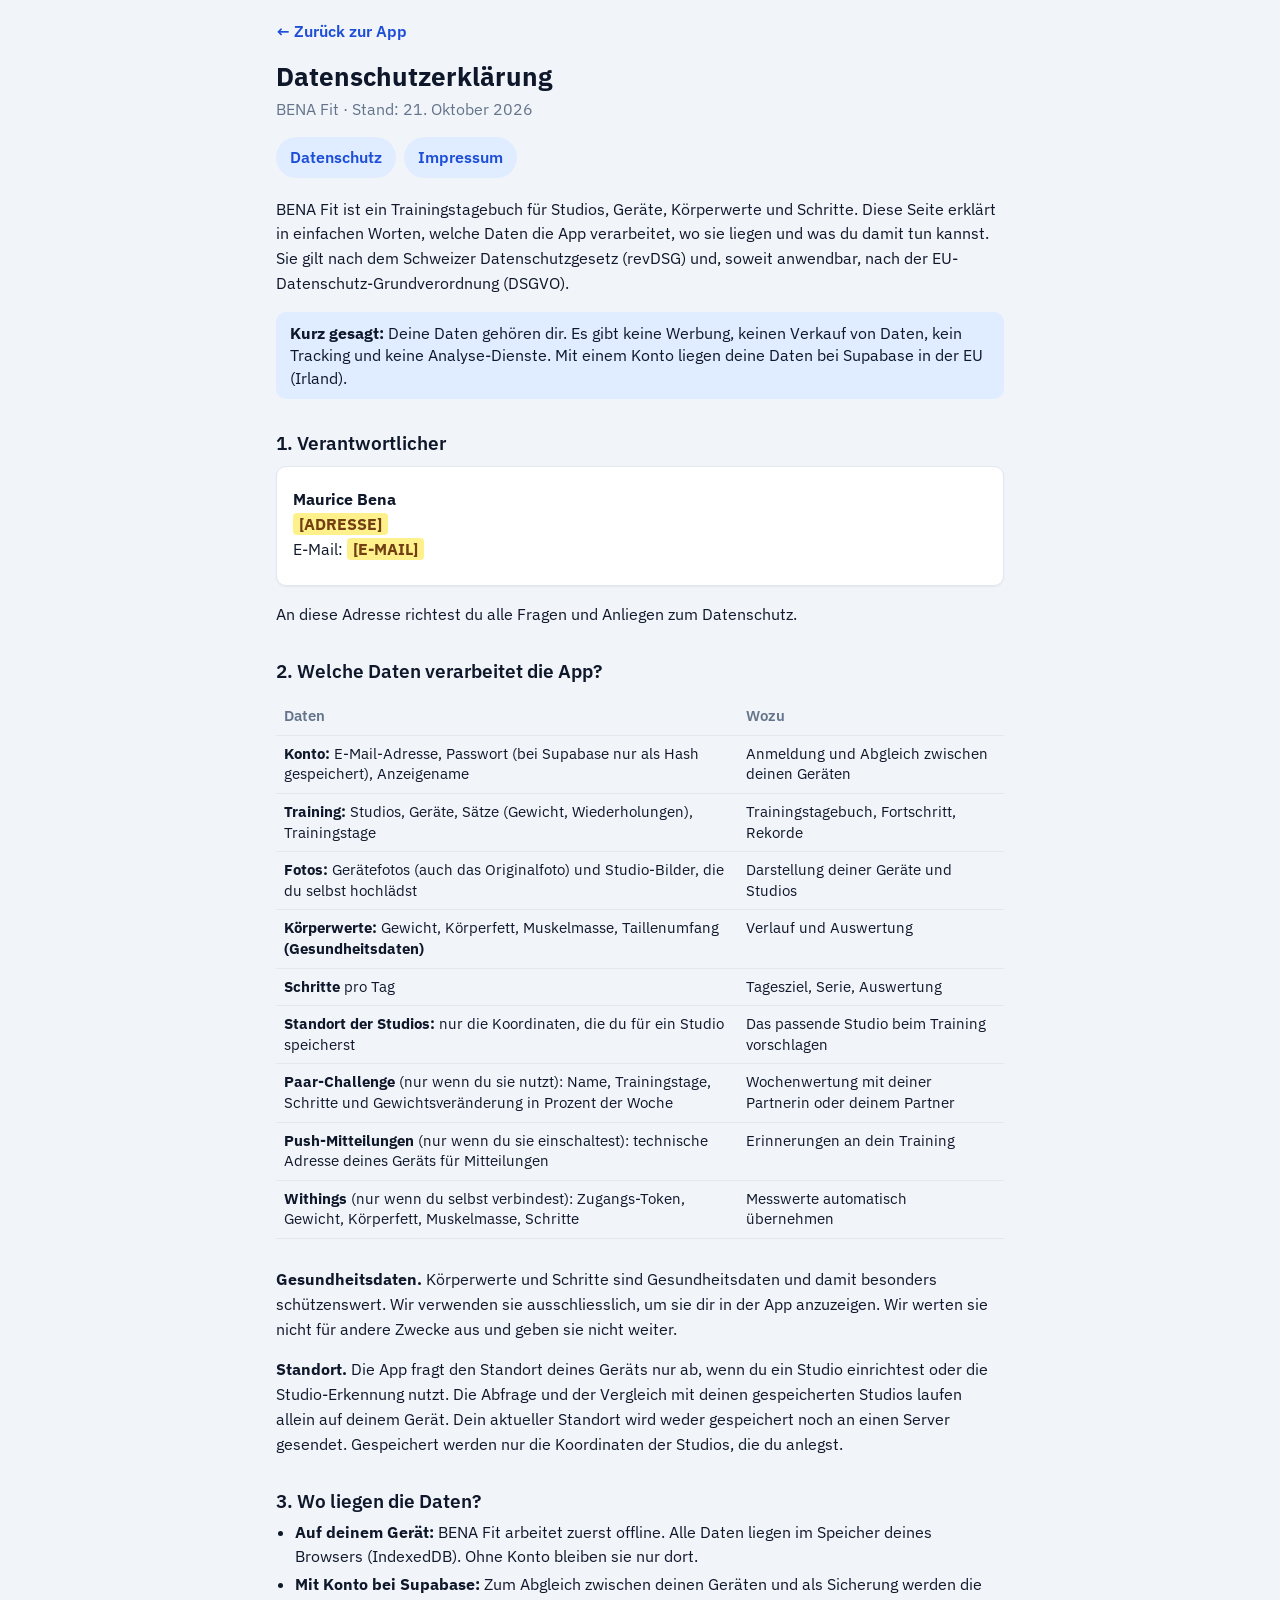
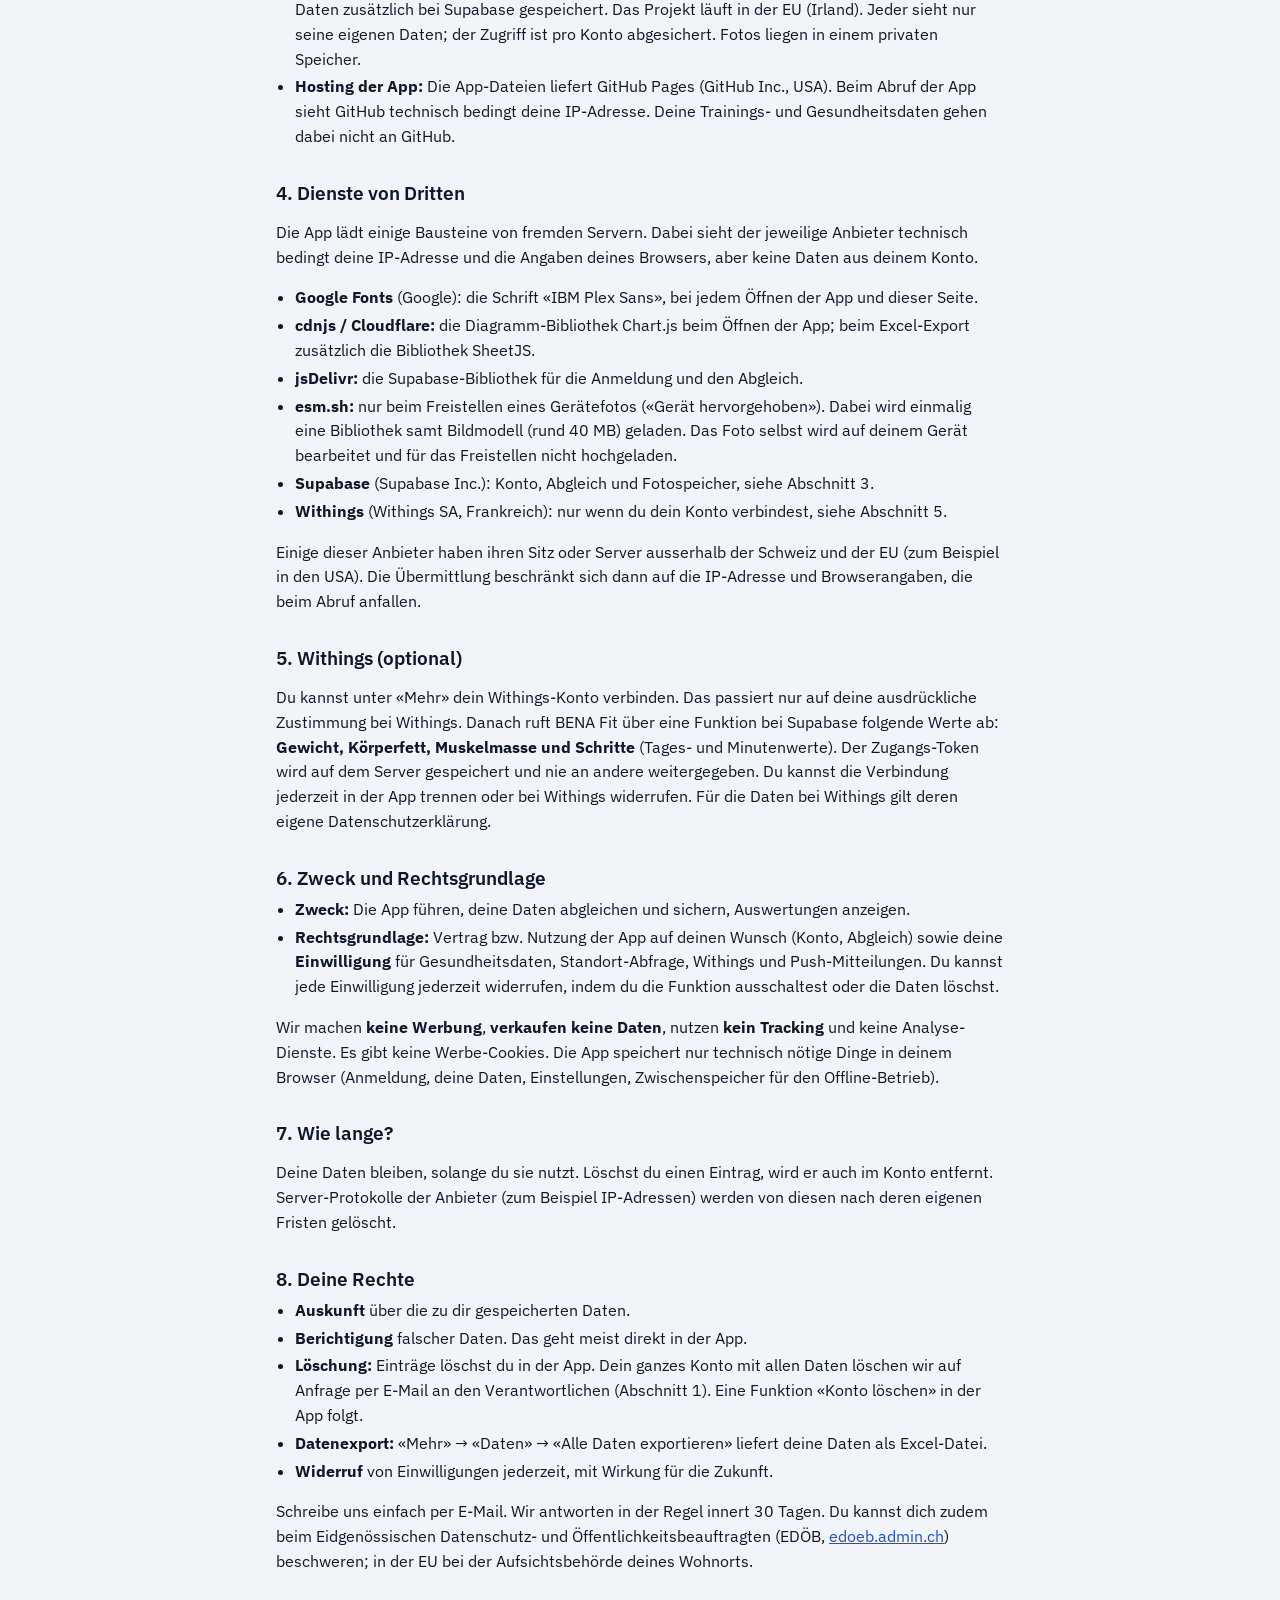
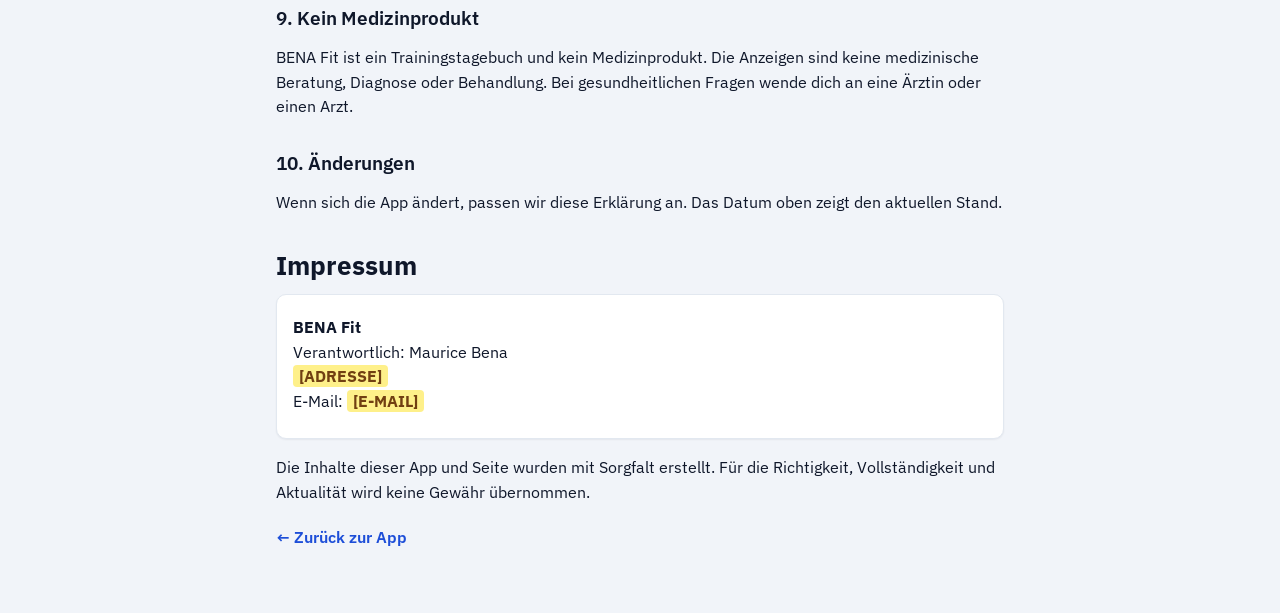
==== datenschutz.html @ acbbaedd "Datenschutzerklärung und Impressum (datenschutz.html, Nr. 27) Co-Authored-By: Claude Sonnet 5.5 <nor" ====
<!doctype html>
<html lang="de">
<head>
  <meta charset="utf-8">
  <meta name="viewport" content="width=device-width, initial-scale=1, viewport-fit=cover">
  <meta name="theme-color" content="#0f172a">
  <meta name="description" content="Datenschutzerklärung und Impressum der Fitness-App BENA Fit">
  <title>Datenschutz und Impressum – BENA Fit</title>
  <link rel="icon" href="icons/favicon.png">
  <link rel="stylesheet" href="https://fonts.googleapis.com/css2?family=IBM+Plex+Sans:wght@400;500;600;700&display=swap">
  <link rel="stylesheet" href="styles.css">
  <style>
    .legal { max-width: 760px; margin: 0 auto; padding: 16px 16px calc(40px + env(safe-area-inset-bottom)); }
    .legal h1 { font-size: 1.6rem; margin: 12px 0 4px; }
    .legal h2 { font-size: 1.2rem; margin: 28px 0 8px; padding-top: 4px; }
    .legal h3 { font-size: 1rem; margin: 18px 0 4px; }
    .legal p, .legal li { line-height: 1.55; }
    .legal ul { padding-left: 1.2em; margin: 6px 0 10px; }
    .legal li { margin: 3px 0; }
    .legal a { color: var(--primary-dark); overflow-wrap: anywhere; }
    .legal .back { display: inline-block; margin: 4px 0 8px; font-weight: 600; text-decoration: none; }
    .legal .stand { color: var(--muted); margin: 0 0 12px; }
    .legal .toc { margin: 12px 0 0; padding: 0; list-style: none; display: flex; gap: 8px; flex-wrap: wrap; }
    .legal .toc a { display: inline-block; padding: 8px 14px; border-radius: 999px; background: var(--primary-soft); text-decoration: none; font-weight: 600; }
    .legal .box { background: var(--surface); border: 1px solid var(--line); border-radius: var(--radius); box-shadow: var(--shadow); padding: 4px 16px 8px; margin: 12px 0; }
    .legal .note { background: var(--accent-soft); border-radius: var(--radius); padding: 10px 14px; margin: 12px 0; }
    .legal .ph { background: #fef08a; color: #713f12; font-weight: 700; padding: 1px 6px; border-radius: 4px; }
    .legal table { width: 100%; border-collapse: collapse; margin: 8px 0 12px; font-size: .92rem; }
    .legal th, .legal td { text-align: left; vertical-align: top; padding: 8px 8px; border-bottom: 1px solid var(--line); }
    .legal th { color: var(--muted); font-weight: 600; }
    .legal .wrap { overflow-x: auto; }
  </style>
</head>
<body>
<main class="legal">
  <a class="back" href="./">← Zurück zur App</a>

  <h1>Datenschutzerklärung</h1>
  <p class="stand">BENA Fit · Stand: 21. Oktober 2026</p>
  <ul class="toc">
    <li><a href="#datenschutz">Datenschutz</a></li>
    <li><a href="#impressum">Impressum</a></li>
  </ul>

  <section id="datenschutz">
    <p>BENA Fit ist ein Trainingstagebuch für Studios, Geräte, Körperwerte und Schritte. Diese Seite erklärt in einfachen Worten, welche Daten die App verarbeitet, wo sie liegen und was du damit tun kannst. Sie gilt nach dem Schweizer Datenschutzgesetz (revDSG) und, soweit anwendbar, nach der EU-Datenschutz-Grundverordnung (DSGVO).</p>

    <div class="note"><b>Kurz gesagt:</b> Deine Daten gehören dir. Es gibt keine Werbung, keinen Verkauf von Daten, kein Tracking und keine Analyse-Dienste. Mit einem Konto liegen deine Daten bei Supabase in der EU (Irland).</div>

    <h2>1. Verantwortlicher</h2>
    <div class="box">
      <p><b>Maurice Bena</b><br>
      <span class="ph">[ADRESSE]</span><br>
      E-Mail: <span class="ph">[E-MAIL]</span></p>
    </div>
    <p>An diese Adresse richtest du alle Fragen und Anliegen zum Datenschutz.</p>

    <h2>2. Welche Daten verarbeitet die App?</h2>
    <div class="wrap">
    <table>
      <thead><tr><th>Daten</th><th>Wozu</th></tr></thead>
      <tbody>
        <tr><td><b>Konto:</b> E-Mail-Adresse, Passwort (bei Supabase nur als Hash gespeichert), Anzeigename</td><td>Anmeldung und Abgleich zwischen deinen Geräten</td></tr>
        <tr><td><b>Training:</b> Studios, Geräte, Sätze (Gewicht, Wiederholungen), Trainingstage</td><td>Trainingstagebuch, Fortschritt, Rekorde</td></tr>
        <tr><td><b>Fotos:</b> Gerätefotos (auch das Originalfoto) und Studio-Bilder, die du selbst hochlädst</td><td>Darstellung deiner Geräte und Studios</td></tr>
        <tr><td><b>Körperwerte:</b> Gewicht, Körperfett, Muskelmasse, Taillenumfang <b>(Gesundheitsdaten)</b></td><td>Verlauf und Auswertung</td></tr>
        <tr><td><b>Schritte</b> pro Tag</td><td>Tagesziel, Serie, Auswertung</td></tr>
        <tr><td><b>Standort der Studios:</b> nur die Koordinaten, die du für ein Studio speicherst</td><td>Das passende Studio beim Training vorschlagen</td></tr>
        <tr><td><b>Paar-Challenge</b> (nur wenn du sie nutzt): Name, Trainingstage, Schritte und Gewichtsveränderung in Prozent der Woche</td><td>Wochenwertung mit deiner Partnerin oder deinem Partner</td></tr>
        <tr><td><b>Push-Mitteilungen</b> (nur wenn du sie einschaltest): technische Adresse deines Geräts für Mitteilungen</td><td>Erinnerungen an dein Training</td></tr>
        <tr><td><b>Withings</b> (nur wenn du selbst verbindest): Zugangs-Token, Gewicht, Körperfett, Muskelmasse, Schritte</td><td>Messwerte automatisch übernehmen</td></tr>
      </tbody>
    </table>
    </div>
    <p><b>Gesundheitsdaten.</b> Körperwerte und Schritte sind Gesundheitsdaten und damit besonders schützenswert. Wir verwenden sie ausschliesslich, um sie dir in der App anzuzeigen. Wir werten sie nicht für andere Zwecke aus und geben sie nicht weiter.</p>
    <p><b>Standort.</b> Die App fragt den Standort deines Geräts nur ab, wenn du ein Studio einrichtest oder die Studio-Erkennung nutzt. Die Abfrage und der Vergleich mit deinen gespeicherten Studios laufen allein auf deinem Gerät. Dein aktueller Standort wird weder gespeichert noch an einen Server gesendet. Gespeichert werden nur die Koordinaten der Studios, die du anlegst.</p>

    <h2>3. Wo liegen die Daten?</h2>
    <ul>
      <li><b>Auf deinem Gerät:</b> BENA Fit arbeitet zuerst offline. Alle Daten liegen im Speicher deines Browsers (IndexedDB). Ohne Konto bleiben sie nur dort.</li>
      <li><b>Mit Konto bei Supabase:</b> Zum Abgleich zwischen deinen Geräten und als Sicherung werden die Daten zusätzlich bei Supabase gespeichert. Das Projekt läuft in der EU (Irland). Jeder sieht nur seine eigenen Daten; der Zugriff ist pro Konto abgesichert. Fotos liegen in einem privaten Speicher.</li>
      <li><b>Hosting der App:</b> Die App-Dateien liefert GitHub Pages (GitHub Inc., USA). Beim Abruf der App sieht GitHub technisch bedingt deine IP-Adresse. Deine Trainings- und Gesundheitsdaten gehen dabei nicht an GitHub.</li>
    </ul>

    <h2>4. Dienste von Dritten</h2>
    <p>Die App lädt einige Bausteine von fremden Servern. Dabei sieht der jeweilige Anbieter technisch bedingt deine IP-Adresse und die Angaben deines Browsers, aber keine Daten aus deinem Konto.</p>
    <ul>
      <li><b>Google Fonts</b> (Google): die Schrift «IBM Plex Sans», bei jedem Öffnen der App und dieser Seite.</li>
      <li><b>cdnjs / Cloudflare:</b> die Diagramm-Bibliothek Chart.js beim Öffnen der App; beim Excel-Export zusätzlich die Bibliothek SheetJS.</li>
      <li><b>jsDelivr:</b> die Supabase-Bibliothek für die Anmeldung und den Abgleich.</li>
      <li><b>esm.sh:</b> nur beim Freistellen eines Gerätefotos («Gerät hervorgehoben»). Dabei wird einmalig eine Bibliothek samt Bildmodell (rund 40 MB) geladen. Das Foto selbst wird auf deinem Gerät bearbeitet und für das Freistellen nicht hochgeladen.</li>
      <li><b>Supabase</b> (Supabase Inc.): Konto, Abgleich und Fotospeicher, siehe Abschnitt 3.</li>
      <li><b>Withings</b> (Withings SA, Frankreich): nur wenn du dein Konto verbindest, siehe Abschnitt 5.</li>
    </ul>
    <p>Einige dieser Anbieter haben ihren Sitz oder Server ausserhalb der Schweiz und der EU (zum Beispiel in den USA). Die Übermittlung beschränkt sich dann auf die IP-Adresse und Browserangaben, die beim Abruf anfallen.</p>

    <h2>5. Withings (optional)</h2>
    <p>Du kannst unter «Mehr» dein Withings-Konto verbinden. Das passiert nur auf deine ausdrückliche Zustimmung bei Withings. Danach ruft BENA Fit über eine Funktion bei Supabase folgende Werte ab: <b>Gewicht, Körperfett, Muskelmasse und Schritte</b> (Tages- und Minutenwerte). Der Zugangs-Token wird auf dem Server gespeichert und nie an andere weitergegeben. Du kannst die Verbindung jederzeit in der App trennen oder bei Withings widerrufen. Für die Daten bei Withings gilt deren eigene Datenschutzerklärung.</p>

    <h2>6. Zweck und Rechtsgrundlage</h2>
    <ul>
      <li><b>Zweck:</b> Die App führen, deine Daten abgleichen und sichern, Auswertungen anzeigen.</li>
      <li><b>Rechtsgrundlage:</b> Vertrag bzw. Nutzung der App auf deinen Wunsch (Konto, Abgleich) sowie deine <b>Einwilligung</b> für Gesundheitsdaten, Standort-Abfrage, Withings und Push-Mitteilungen. Du kannst jede Einwilligung jederzeit widerrufen, indem du die Funktion ausschaltest oder die Daten löschst.</li>
    </ul>
    <p>Wir machen <b>keine Werbung</b>, <b>verkaufen keine Daten</b>, nutzen <b>kein Tracking</b> und keine Analyse-Dienste. Es gibt keine Werbe-Cookies. Die App speichert nur technisch nötige Dinge in deinem Browser (Anmeldung, deine Daten, Einstellungen, Zwischenspeicher für den Offline-Betrieb).</p>

    <h2>7. Wie lange?</h2>
    <p>Deine Daten bleiben, solange du sie nutzt. Löschst du einen Eintrag, wird er auch im Konto entfernt. Server-Protokolle der Anbieter (zum Beispiel IP-Adressen) werden von diesen nach deren eigenen Fristen gelöscht.</p>

    <h2>8. Deine Rechte</h2>
    <ul>
      <li><b>Auskunft</b> über die zu dir gespeicherten Daten.</li>
      <li><b>Berichtigung</b> falscher Daten. Das geht meist direkt in der App.</li>
      <li><b>Löschung:</b> Einträge löschst du in der App. Dein ganzes Konto mit allen Daten löschen wir auf Anfrage per E-Mail an den Verantwortlichen (Abschnitt 1). Eine Funktion «Konto löschen» in der App folgt.</li>
      <li><b>Datenexport:</b> «Mehr» → «Daten» → «Alle Daten exportieren» liefert deine Daten als Excel-Datei.</li>
      <li><b>Widerruf</b> von Einwilligungen jederzeit, mit Wirkung für die Zukunft.</li>
    </ul>
    <p>Schreibe uns einfach per E-Mail. Wir antworten in der Regel innert 30 Tagen. Du kannst dich zudem beim Eidgenössischen Datenschutz- und Öffentlichkeitsbeauftragten (EDÖB, <a href="https://www.edoeb.admin.ch" rel="noopener">edoeb.admin.ch</a>) beschweren; in der EU bei der Aufsichtsbehörde deines Wohnorts.</p>

    <h2>9. Kein Medizinprodukt</h2>
    <p>BENA Fit ist ein Trainingstagebuch und kein Medizinprodukt. Die Anzeigen sind keine medizinische Beratung, Diagnose oder Behandlung. Bei gesundheitlichen Fragen wende dich an eine Ärztin oder einen Arzt.</p>

    <h2>10. Änderungen</h2>
    <p>Wenn sich die App ändert, passen wir diese Erklärung an. Das Datum oben zeigt den aktuellen Stand.</p>
  </section>

  <section id="impressum">
    <h1 style="margin-top:36px">Impressum</h1>
    <div class="box">
      <p><b>BENA Fit</b><br>
      Verantwortlich: Maurice Bena<br>
      <span class="ph">[ADRESSE]</span><br>
      E-Mail: <span class="ph">[E-MAIL]</span></p>
    </div>
    <p>Die Inhalte dieser App und Seite wurden mit Sorgfalt erstellt. Für die Richtigkeit, Vollständigkeit und Aktualität wird keine Gewähr übernommen.</p>
  </section>

  <p><a class="back" href="./">← Zurück zur App</a></p>
</main>
</body>
</html>
---- styles.css ----
:root {
  --bg: #f1f4f9;
  --surface: #ffffff;
  --surface-2: #eaeef5;
  --text: #0f172a;
  --muted: #64748b;
  --line: #e2e8f0;
  --primary: #3b82f6;
  --navy: #0f172a;
  --primary-dark: #1d4ed8;
  --primary-ink: #ffffff;
  --primary-soft: #e0ecff;
  --accent: #3b82f6;
  --accent-soft: #e0ecff;
  --good: #15803d;
  --good-soft: #dcfce7;
  --bad: #b91c1c;
  --bad-soft: #fee2e2;
  --gold: #ca8a04;
  --radius: 10px;
  --shadow: 0 1px 2px rgba(17, 24, 39, .06);
  --nav-h: 64px;
  font-family: "IBM Plex Sans", system-ui, -apple-system, "Segoe UI", Roboto, sans-serif;
  color: var(--text);
  -webkit-tap-highlight-color: transparent;
}

* { box-sizing: border-box; }
html, body { margin: 0; }
body { background: var(--bg); color: var(--text); font-size: 16px; line-height: 1.4; overflow-x: clip; }
button, input, select, textarea { font: inherit; color: inherit; }
img { max-width: 100%; display: block; }
h1, h2, h3 { margin: 0; line-height: 1.2; }
h1 { font-size: 1.35rem; }
h2 { font-size: 1.1rem; margin: 22px 0 10px; }
h3 { font-size: 1rem; }
a { color: var(--primary); }
[hidden] { display: none !important; }

.muted { color: var(--muted); }
.small { font-size: .85rem; }
.center { text-align: center; }
.pad { padding: 24px; }
.row { display: flex; gap: 10px; align-items: center; }
.row.wrap { flex-wrap: wrap; }
.spread { justify-content: space-between; }
.grow { flex: 1; min-width: 0; }
.stack > * + * { margin-top: 10px; }
.good { color: var(--good); }
.bad { color: var(--bad); }
.num { font-variant-numeric: tabular-nums; }

/* Layout */
#app { min-height: 100vh; }
.main-col { min-width: 0; }
.topbar {
  position: sticky; top: 0; z-index: 20;
  display: flex; align-items: center; gap: 8px;
  padding: calc(10px + env(safe-area-inset-top)) 16px 10px;
  background: var(--bg);
  border-bottom: 1px solid transparent;
}
.topbar.scrolled { border-bottom-color: var(--line); }
.topbar .title { flex: 1; min-width: 0; overflow: hidden; text-overflow: ellipsis; white-space: nowrap; font-weight: 700; font-size: 1.2rem; }
.view { padding: 4px 16px calc(var(--nav-h) + 28px + env(safe-area-inset-bottom)); max-width: 1100px; margin: 0 auto; }

.nav {
  position: fixed; left: 0; right: 0; bottom: 0; z-index: 30;
  display: flex; height: calc(var(--nav-h) + env(safe-area-inset-bottom));
  padding-bottom: env(safe-area-inset-bottom);
  background: var(--surface); border-top: 1px solid var(--line);
}
.nav a {
  flex: 1; display: flex; flex-direction: column; align-items: center; justify-content: center; gap: 2px;
  text-decoration: none; color: var(--muted); font-size: .72rem; font-weight: 600;
}
.nav a .ico { font-size: 1.35rem; line-height: 1; }
.nav a.active { color: var(--primary); }
.nav .brand { display: none; }

@media (min-width: 900px) {
  #app { display: grid; grid-template-columns: 220px 1fr; }
  .nav {
    position: sticky; top: 0; height: 100vh; flex-direction: column; justify-content: flex-start;
    border-top: 0; border-right: 1px solid var(--line); padding: 18px 10px; gap: 4px;
  }
  .nav .brand { display: flex; align-items: center; gap: 10px; font-weight: 800; padding: 6px 10px 18px; color: var(--text); }
  .nav .brand img { width: 32px; height: 32px; }
  .nav a { flex: 0 0 auto; flex-direction: row; justify-content: flex-start; gap: 12px; padding: 10px 12px; border-radius: 10px; font-size: .95rem; }
  .nav a.active { background: var(--primary-soft); }
  .view { padding: 8px 28px 40px; }
  .topbar { padding: 16px 28px 12px; }
}

/* Cards */
.card { background: var(--surface); border-radius: var(--radius); box-shadow: var(--shadow); padding: 16px; }
.card + .card { margin-top: 12px; }
.card.tap { cursor: pointer; }
.card.tap:active { transform: scale(.99); }
.card-title { display: flex; align-items: center; justify-content: space-between; gap: 8px; margin-bottom: 10px; }
.card-title h3 { font-size: .95rem; }
.grid { display: grid; gap: 12px; grid-template-columns: minmax(0, 1fr); }
.grid > * { min-width: 0; }
.grid > .card + .card { margin-top: 0; }
@media (min-width: 700px) { .grid.two { grid-template-columns: repeat(2, minmax(0, 1fr)); } }
@media (min-width: 1000px) { .grid.three { grid-template-columns: repeat(3, minmax(0, 1fr)); } }

/* Buttons */
.btn {
  display: inline-flex; align-items: center; justify-content: center; gap: 6px;
  min-height: 44px; padding: 0 16px; border-radius: 12px; border: 1px solid var(--line);
  background: var(--surface); font-weight: 600; cursor: pointer; text-decoration: none; color: var(--text);
}
.btn:active { transform: scale(.98); }
.btn.primary { background: var(--primary); border-color: var(--primary); color: var(--primary-ink); }
.btn.accent { background: var(--accent); border-color: var(--accent); color: #fff; }
.btn.ghost { background: transparent; border-color: transparent; }
.btn.danger { color: var(--bad); }
.btn.block { width: 100%; }
.btn.big { min-height: 56px; font-size: 1.1rem; border-radius: 14px; }
.btn.sm { min-height: 34px; padding: 0 10px; font-size: .85rem; border-radius: 10px; }
.btn:disabled { opacity: .45; cursor: default; }
.icon-btn { width: 44px; height: 44px; border-radius: 12px; border: 0; background: transparent; font-size: 1.3rem; cursor: pointer; display: inline-flex; align-items: center; justify-content: center; text-decoration: none; color: var(--text); }
.icon-btn:active { background: var(--surface-2); }

/* Chips */
.chips { display: flex; gap: 8px; overflow-x: auto; padding: 2px 0 8px; scrollbar-width: none; }
.chips::-webkit-scrollbar { display: none; }
.chip { flex: 0 0 auto; padding: 7px 13px; border-radius: 999px; border: 1px solid var(--line); background: var(--surface); font-size: .88rem; font-weight: 600; cursor: pointer; white-space: nowrap; }
.chip.on { background: var(--primary); border-color: var(--primary); color: #fff; }

/* Forms */
.field { display: block; margin-bottom: 12px; }
.field > span { display: block; font-size: .85rem; font-weight: 600; color: var(--muted); margin-bottom: 5px; }
.input, select.input, textarea.input {
  width: 100%; min-height: 46px; padding: 10px 12px; border-radius: 12px; border: 1px solid var(--line); background: var(--surface);
}
textarea.input { min-height: 70px; resize: vertical; }
.input:focus { outline: 2px solid var(--primary); outline-offset: -1px; }
.search { margin-bottom: 10px; }

/* Studio list */
.gym-row { display: flex; align-items: center; gap: 14px; }
.gym-ico { width: 46px; height: 46px; border-radius: 12px; background: var(--primary-soft); display: flex; align-items: center; justify-content: center; font-size: 1.4rem; flex: 0 0 auto; overflow: hidden; }
.gym-ico img { width: 100%; height: 100%; object-fit: contain; background: #fff; }
.gym-banner { height: 120px; border-radius: var(--radius); overflow: hidden; margin-bottom: 12px; background: #fff; box-shadow: var(--shadow); }
.gym-banner img { width: 100%; height: 100%; object-fit: contain; }

/* Exercise tiles */
.tiles { display: grid; grid-template-columns: repeat(2, minmax(0, 1fr)); gap: 12px; }
@media (min-width: 640px) { .tiles { grid-template-columns: repeat(3, minmax(0, 1fr)); } }
@media (min-width: 1000px) { .tiles { grid-template-columns: repeat(4, minmax(0, 1fr)); } }
.tile { background: var(--surface); border-radius: var(--radius); box-shadow: var(--shadow); overflow: hidden; cursor: pointer; text-decoration: none; color: inherit; display: flex; flex-direction: column; }
.tile:active { transform: scale(.98); }
.tile .ph { aspect-ratio: 4 / 3; background: var(--surface-2); display: flex; align-items: center; justify-content: center; font-size: 2.2rem; overflow: hidden; position: relative; }
.tile .ph img { width: 100%; height: 100%; object-fit: cover; }
.tile .ph .order { position: absolute; top: 6px; left: 6px; background: rgba(0,0,0,.55); color: #fff; font-size: .75rem; font-weight: 700; border-radius: 8px; padding: 1px 7px; }
.tile .body { padding: 9px 11px 11px; }
.tile .name { font-weight: 700; font-size: .95rem; overflow: hidden; text-overflow: ellipsis; white-space: nowrap; }
.tile .last { font-size: .8rem; color: var(--muted); margin-top: 2px; }

/* Exercise screen */
.hero { display: grid; grid-template-columns: 96px 1fr; gap: 14px; align-items: center; }
.hero .ph { width: 96px; height: 96px; border-radius: 14px; background: var(--surface-2); overflow: hidden; display: flex; align-items: center; justify-content: center; font-size: 2.4rem; }
.hero .ph img { width: 100%; height: 100%; object-fit: cover; }
.settings-pills { display: flex; flex-wrap: wrap; gap: 6px; margin-top: 8px; }
.pill { background: var(--primary-soft); color: var(--primary); border-radius: 10px; padding: 4px 10px; font-weight: 700; font-size: .95rem; }
.pill.neutral { background: var(--surface-2); color: var(--text); font-weight: 600; }

.entry { display: grid; grid-template-columns: 1fr 1fr; gap: 12px; }
.stepper label { display: block; text-align: center; font-size: .8rem; font-weight: 700; color: var(--muted); text-transform: uppercase; letter-spacing: .03em; margin-bottom: 6px; }
.stepper .ctl { display: grid; grid-template-columns: 40px minmax(0, 1fr) 40px; align-items: center; background: var(--surface-2); border-radius: 10px; overflow: hidden; }
.stepper button { height: 58px; border: 0; background: transparent; font-size: 1.6rem; font-weight: 700; cursor: pointer; color: var(--primary); }
.stepper button:active { background: var(--line); }
.stepper input { width: 100%; min-width: 0; padding: 0; height: 58px; border: 0; background: transparent; text-align: center; font-size: clamp(1.25rem, 5.6vw, 1.6rem); font-weight: 800; font-variant-numeric: tabular-nums; -moz-appearance: textfield; }
.stepper input::-webkit-outer-spin-button, .stepper input::-webkit-inner-spin-button { -webkit-appearance: none; margin: 0; }
.stepper input:focus { outline: none; }

.seg { display: grid; grid-auto-flow: column; grid-auto-columns: 1fr; gap: 6px; }
.seg button { min-height: 44px; border-radius: 12px; border: 1px solid var(--line); background: var(--surface); font-weight: 600; cursor: pointer; font-size: .9rem; }
.seg button.on { background: var(--primary-soft); border-color: var(--primary); color: var(--primary); }
.toggle { display: flex; align-items: center; gap: 10px; min-height: 44px; cursor: pointer; font-weight: 600; }
.toggle input { width: 22px; height: 22px; accent-color: var(--primary); }

.notice { border-radius: 12px; padding: 10px 12px; font-size: .9rem; margin-bottom: 12px; }
.notice.info { background: var(--primary-soft); color: var(--primary-dark); }
.notice.warn { background: #fff4e5; color: #8a4b08; }

.sets { list-style: none; margin: 0; padding: 0; }
.sets li { display: grid; grid-template-columns: 28px 1fr auto; gap: 10px; align-items: center; padding: 10px 0; border-bottom: 1px solid var(--line); }
.sets li:last-child { border-bottom: 0; }
.sets .n { width: 28px; height: 28px; border-radius: 50%; background: var(--surface-2); display: flex; align-items: center; justify-content: center; font-size: .8rem; font-weight: 700; }
.sets .val { font-weight: 700; font-variant-numeric: tabular-nums; }
.sets .warm { opacity: .5; }
.sets .ghost { font-size: .8rem; }
.feel { font-size: .8rem; color: var(--muted); }
.rec-badge { display: inline-block; background: #fef3c7; color: #92400e; font-size: .72rem; font-weight: 800; border-radius: 6px; padding: 1px 6px; margin-left: 6px; vertical-align: 1px; }

.history-day { padding: 10px 0; border-bottom: 1px solid var(--line); }
.history-day:last-child { border-bottom: 0; }
.history-day .d { font-weight: 700; font-size: .9rem; }
.history-day .s { color: var(--muted); font-size: .9rem; font-variant-numeric: tabular-nums; }

.next-link { display: flex; align-items: center; justify-content: space-between; gap: 10px; margin-top: 12px; padding: 14px 16px; border-radius: var(--radius); background: var(--primary); color: #fff; text-decoration: none; font-weight: 700; }

/* KPIs */
.kpis { display: grid; grid-template-columns: repeat(2, minmax(0, 1fr)); gap: 10px; }
@media (min-width: 700px) { .kpis { grid-template-columns: repeat(4, minmax(0, 1fr)); } }
.kpi { background: var(--surface); border-radius: var(--radius); box-shadow: var(--shadow); padding: 12px 14px; }
.kpi .l { font-size: .78rem; color: var(--muted); font-weight: 600; }
.kpi .v { font-size: 1.45rem; font-weight: 800; font-variant-numeric: tabular-nums; margin-top: 2px; }
.kpi .d { font-size: .8rem; font-weight: 700; }

.body-hero { background: linear-gradient(135deg, var(--primary), var(--primary-dark)); color: #fff; }
.body-hero .muted { color: rgba(255,255,255,.75); }
.body-hero .big { font-size: 2rem; font-weight: 800; font-variant-numeric: tabular-nums; }
.body-hero .trend { font-weight: 700; font-size: .9rem; }
.body-hero .trend.good { color: #bbf7d0; }
.body-hero .trend.bad { color: #fecaca; }

.level { display: flex; align-items: center; gap: 14px; }
.level .badge-lvl { width: 54px; height: 54px; border-radius: 50%; background: var(--accent); color: #fff; display: flex; align-items: center; justify-content: center; font-weight: 800; font-size: 1.3rem; flex: 0 0 auto; }
.bar { height: 10px; background: var(--surface-2); border-radius: 999px; overflow: hidden; }
.bar > i { display: block; height: 100%; background: var(--accent); border-radius: 999px; }
.bar.teal > i { background: var(--primary); }

.list { list-style: none; margin: 0; padding: 0; }
.list li { display: flex; align-items: center; gap: 10px; padding: 10px 0; border-bottom: 1px solid var(--line); }
.list li:last-child { border-bottom: 0; }
.list .emoji { font-size: 1.3rem; width: 30px; text-align: center; flex: 0 0 auto; }

.badges { display: grid; grid-template-columns: repeat(3, minmax(0, 1fr)); gap: 10px; }
@media (min-width: 700px) { .badges { grid-template-columns: repeat(5, minmax(0, 1fr)); } }
.badge { background: var(--surface); border-radius: var(--radius); box-shadow: var(--shadow); padding: 12px 8px; text-align: center; }
.badge .e { font-size: 2rem; }
.badge .t { font-weight: 700; font-size: .8rem; margin-top: 4px; }
.badge .s { font-size: .72rem; color: var(--muted); margin-top: 2px; }
.badge.locked { opacity: .38; filter: grayscale(1); }

.cal { display: grid; grid-template-columns: repeat(7, minmax(0, 1fr)); gap: 4px; width: 100%; max-width: 380px; margin: 0 auto; }
.cal .h { font-size: .7rem; color: var(--muted); text-align: center; font-weight: 700; }
.cal .c { aspect-ratio: 1; min-width: 0; border-radius: 8px; background: var(--surface-2); display: flex; align-items: center; justify-content: center; font-size: .78rem; font-variant-numeric: tabular-nums; }
.cal .c.on { background: var(--primary); color: #fff; font-weight: 700; }
.cal .c.empty { background: transparent; padding: 0; }
.cal .c.today { outline: 2px solid var(--accent); }

.chart-box { position: relative; height: 220px; }
.chart-box.tall { height: 260px; }

.hbar { display: grid; grid-template-columns: 110px 1fr 54px; gap: 8px; align-items: center; font-size: .88rem; margin: 6px 0; }
.hbar .name { overflow: hidden; text-overflow: ellipsis; white-space: nowrap; }
.hbar .v { text-align: right; font-weight: 700; font-variant-numeric: tabular-nums; }

/* Status / Sync */
.sync-pill { display: inline-flex; align-items: center; gap: 6px; font-size: .8rem; font-weight: 600; padding: 4px 10px; border-radius: 999px; background: var(--primary-soft); color: var(--primary-dark); }

/* Toasts */
.toasts { position: fixed; left: 50%; transform: translateX(-50%); bottom: calc(var(--nav-h) + 16px + env(safe-area-inset-bottom)); z-index: 60; display: flex; flex-direction: column; gap: 8px; width: min(92vw, 420px); pointer-events: none; }
@media (min-width: 900px) { .toasts { bottom: 24px; } }
.toast { background: #16202a; color: #fff; padding: 12px 16px; border-radius: 14px; box-shadow: 0 8px 24px rgba(0,0,0,.2); font-weight: 600; animation: pop .25s ease-out; }
.toast.record { background: var(--primary-dark); font-size: 1.05rem; }
.toast.level { background: var(--primary); font-size: 1.05rem; }
.toast.badge-t { background: var(--primary); }
@keyframes pop { from { transform: translateY(12px) scale(.96); opacity: 0; } to { transform: none; opacity: 1; } }

/* Modal */
.modal-back { position: fixed; inset: 0; z-index: 70; background: rgba(15, 23, 42, .45); display: flex; align-items: flex-end; justify-content: center; animation: fade .15s; }
@media (min-width: 700px) { .modal-back { align-items: center; } }
.modal { background: var(--surface); width: min(100%, 520px); max-height: 92vh; overflow: auto; border-radius: 20px 20px 0 0; padding: 20px 18px calc(18px + env(safe-area-inset-bottom)); animation: up .2s ease-out; }
@media (min-width: 700px) { .modal { border-radius: 20px; } }
.modal h2 { margin: 0 0 14px; }
.modal .actions { display: flex; gap: 10px; margin-top: 16px; }
.modal .actions .btn { flex: 1; }
@keyframes fade { from { opacity: 0; } }
@keyframes up { from { transform: translateY(30px); opacity: .6; } }

.energy { display: grid; grid-template-columns: repeat(5, 1fr); gap: 8px; }
.energy button { aspect-ratio: 1; border-radius: 14px; border: 1px solid var(--line); background: var(--surface); font-size: 1.8rem; cursor: pointer; }
.energy button span { display: block; font-size: .7rem; font-weight: 700; color: var(--muted); }

.kv-row { display: grid; grid-template-columns: 1fr 90px 40px; gap: 8px; margin-bottom: 8px; }

/* Welcome */
.welcome { max-width: 460px; margin: 6vh auto 0; text-align: center; }
.welcome img { width: 88px; height: 88px; margin: 0 auto 16px; border-radius: 22px; }
.welcome h1 { font-size: 1.7rem; margin-bottom: 8px; }
.welcome .stack { margin-top: 26px; text-align: left; }

/* Story (year review) */
.story { position: fixed; inset: 0; z-index: 80; color: #fff; display: flex; flex-direction: column; user-select: none; }
.story .progress { display: flex; gap: 4px; padding: calc(12px + env(safe-area-inset-top)) 12px 0; }
.story .progress i { flex: 1; height: 3px; border-radius: 3px; background: rgba(255,255,255,.35); overflow: hidden; }
.story .progress i.done { background: #fff; }
.story .close { position: absolute; top: calc(22px + env(safe-area-inset-top)); right: 10px; color: #fff; font-size: 1.6rem; }
.story .slide { flex: 1; display: flex; flex-direction: column; justify-content: center; align-items: center; text-align: center; padding: 30px 28px; animation: pop .35s ease-out; }
.story .slide .k { font-size: 1rem; font-weight: 700; opacity: .85; text-transform: uppercase; letter-spacing: .08em; }
.story .slide .big { font-size: clamp(3rem, 16vw, 6rem); font-weight: 900; line-height: 1; margin: 14px 0; font-variant-numeric: tabular-nums; }
.story .slide .mid { font-size: clamp(1.6rem, 7vw, 2.6rem); font-weight: 800; margin: 12px 0; }
.story .slide .sub { font-size: 1.1rem; opacity: .9; max-width: 420px; }
.story .slide .e { font-size: 4rem; }
.story .hint { text-align: center; font-size: .8rem; opacity: .7; padding-bottom: calc(18px + env(safe-area-inset-bottom)); }

.confetti { position: fixed; inset: 0; pointer-events: none; z-index: 90; overflow: hidden; }
.confetti i { position: absolute; top: -12px; width: 9px; height: 14px; border-radius: 2px; animation: fall 1.6s ease-in forwards; }
@keyframes fall { to { transform: translateY(105vh) rotate(720deg); opacity: .8; } }

.empty { text-align: center; color: var(--muted); padding: 28px 12px; }
.empty .e { font-size: 2.4rem; margin-bottom: 6px; }

/* Linien-Icons */
.ic { display: inline-block; vertical-align: -0.2em; flex: 0 0 auto; }
.btn .ic { vertical-align: middle; }
.nav a .ico { display: flex; }
.list .emoji { color: var(--primary); display: flex; justify-content: center; }
.gym-ico { color: var(--primary); }
.tile .ph { color: #94a3b8; }
.hero .ph { color: #94a3b8; }
.empty .e { color: #94a3b8; }
.badge .e { width: 48px; height: 48px; margin: 0 auto; border-radius: 50%; background: var(--primary-soft); color: var(--primary); display: flex; align-items: center; justify-content: center; }
.badge.locked .e { background: var(--surface-2); color: var(--muted); }
.badge.locked { opacity: .55; filter: none; }
.story .slide .e { color: #fff; opacity: .9; }
.toast .ic { vertical-align: -0.25em; margin-right: 4px; }
.energy button { font-size: 1.5rem; font-weight: 800; color: var(--primary); }
.energy button span { font-size: .68rem; margin-top: 2px; }
.seg button .ic { margin-bottom: 2px; }
.notice .ic { vertical-align: -0.2em; }
.ghost .ic { vertical-align: -0.15em; }
.energy { gap: 6px; }
.energy button { min-width: 0; aspect-ratio: auto; padding: 12px 2px; }
.energy button span { white-space: normal; line-height: 1.1; }

/* Design B: Modern-sachlich (blaue Kopfzeile, IBM Plex Sans, feine Rahmen) */
.topbar { background: var(--primary); color: #fff; padding-bottom: 14px; }
.topbar .icon-btn { color: #fff; }
.topbar .icon-btn:active { background: rgba(255,255,255,.15); }
.topbar.scrolled { border-bottom-color: transparent; }
.view { padding-top: 14px; }
.card, .tile, .kpi, .badge { border: 1px solid var(--line); }
h2 { font-size: 1rem; font-weight: 600; }
.btn { border-radius: 8px; }
.chip, .seg button { border-radius: 8px; }
.level .badge-lvl { background: var(--primary); border-radius: 10px; }
.bar > i { background: var(--primary); }
.gym-ico { border-radius: 8px; }
.pill { border-radius: 6px; }
.kpi .v { font-weight: 700; }
.cal .c.today { outline-color: #f59e0b; }
@media (min-width: 900px) { .topbar { background: var(--bg); color: var(--text); } .topbar .icon-btn { color: var(--text); } }

/* App-Symbol in der Kopfzeile (nur auf Hauptseiten, auf dem PC steht es in der Seitenleiste) */
.top-logo { width: 34px; height: 34px; border-radius: 9px; flex: 0 0 auto; box-shadow: 0 0 0 1.5px rgba(255,255,255,.55); }
@media (max-width: 330px) { .top-logo { display: none; } }
@media (min-width: 900px) { .top-logo { display: none; } }

/* Farbwelt "Modern": Nachtblau für Kopfzeile, Navigation und Akzentflächen, leuchtendes Blau für Aktionen */
.topbar { background: var(--navy); color: #fff; }
.body-hero { background: linear-gradient(135deg, var(--navy), #1e3a8a); }
.body-hero .trend.good { color: #86efac; }
.level .badge-lvl { background: var(--navy); border-radius: 12px; }
.bar > i { background: linear-gradient(90deg, #3b82f6, #22d3ee); }
.bar.teal > i { background: var(--primary); }
.chip.on { background: var(--navy); border-color: var(--navy); }
.next-link { background: var(--navy); }
.nav { background: var(--navy); border-top-color: var(--navy); }
.nav a { color: #94a3b8; }
.nav a.active { color: #fff; }
.toast.record { background: var(--navy); }
@media (min-width: 900px) {
  .nav .brand { color: #fff; }
  .nav a.active { background: rgba(255,255,255,.1); }
  .topbar { background: var(--bg); color: var(--text); }
}

/* Hinweis auf neue Version */
.update-bar { position: fixed; left: 50%; transform: translateX(-50%); top: calc(10px + env(safe-area-inset-top)); z-index: 65;
  display: flex; align-items: center; gap: 12px; width: min(94vw, 460px); padding: 10px 12px 10px 16px;
  background: var(--surface); color: var(--text); border: 1px solid var(--line); border-radius: 12px; box-shadow: 0 8px 24px rgba(15,23,42,.18); font-weight: 600; font-size: .92rem; }
.update-bar span { flex: 1; }

/* Schritte-Karte auf der Startseite: Ring bis zum Ziel, Serie, Woche */
.steps-ring { flex: 0 0 auto; }
.steps-ring circle { fill: none; stroke-width: 9; }
.steps-ring .track { stroke: var(--surface-2); }
.steps-ring .fill { stroke: var(--primary); stroke-linecap: round; transition: stroke-dasharray .6s ease; }
.steps-ring .fill.done { stroke: var(--good); }
.steps-ring text { text-anchor: middle; fill: var(--text, #0f172a); font-family: inherit; }
.steps-ring .num { font-size: 17px; font-weight: 800; font-variant-numeric: tabular-nums; }
.steps-ring .sub { font-size: 10px; fill: var(--muted); }
.streak { display: flex; gap: 8px; align-items: flex-start; color: var(--muted); }
.streak > .ic { margin-top: 1px; }
.streak b { color: var(--text, #0f172a); }
.streak.on > .ic { color: #f59e0b; }
.week-dots { display: grid; grid-template-columns: repeat(7, minmax(0, 1fr)); gap: 4px; margin-top: 12px; }
.week-dots .wd { display: flex; flex-direction: column; align-items: center; gap: 3px; font-size: .7rem; color: var(--muted); }
.week-dots .wd i { width: 16px; height: 16px; border-radius: 50%; border: 2px solid var(--line); }
.week-dots .wd.done i { background: var(--good); border-color: var(--good); }
.week-dots .wd.missed i { background: var(--surface-2); border-color: #cbd5e1; }
.week-dots .wd.open i { border-color: var(--primary); border-style: dashed; }
.week-dots .wd.open span { color: var(--primary); font-weight: 700; }

/* Startseite: Aktivität und Erfolge */
.act-grid { display: grid; grid-template-columns: repeat(3, minmax(0, 1fr)); gap: 8px; margin-top: 10px; }
.act-grid .big-n { font-size: 1.5rem; font-weight: 800; font-variant-numeric: tabular-nums; line-height: 1.2; }
.latest-badges { display: flex; flex-wrap: wrap; gap: 6px; margin-top: 12px; }
.latest-badges:empty { display: none; }
.latest-badges .lb { display: inline-flex; align-items: center; gap: 5px; padding: 4px 10px 4px 7px; border-radius: 999px; background: var(--primary-soft); color: var(--primary-dark); font-size: .8rem; font-weight: 600; max-width: 100%; }
.latest-badges .lb span { overflow: hidden; text-overflow: ellipsis; white-space: nowrap; }
.near { display: flex; gap: 6px; align-items: center; margin-top: 10px; padding-top: 10px; border-top: 1px solid var(--line); }
.near > .ic { color: #f59e0b; }

/* Erfolge: Rang-Stufen und aufklappbare Abzeichen */
.rank-stages { display: flex; align-items: center; gap: 4px; flex-wrap: wrap; margin-top: 4px; color: var(--muted); }
.rank-stages i { width: 18px; height: 6px; border-radius: 3px; background: var(--surface-2); }
.rank-stages i.on { background: var(--primary); }
.rank-stages span { margin-left: 4px; }
.rank-list li.cur b { color: var(--primary); }
.rank-list li.past { opacity: .6; }
.badge-group { margin-top: 12px; border-top: 1px solid var(--line); padding-top: 10px; }
.badge-group summary { cursor: pointer; padding: 4px 0; }
.badge-cat { margin: 14px 0 8px; font-size: .9rem; }

/* Level-Plakette: beschriftet, blau, als Blickfang */
.level .badge-lvl { width: 62px; height: 66px; flex-direction: column; gap: 0; border-radius: 14px;
  background: linear-gradient(160deg, #60a5fa 0%, var(--primary) 45%, var(--primary-dark) 100%);
  box-shadow: 0 4px 12px rgba(37, 99, 235, .35), inset 0 1px 0 rgba(255, 255, 255, .35); }
.level .badge-lvl small { font-size: .58rem; font-weight: 800; letter-spacing: .12em; opacity: .9; line-height: 1; }
.level .badge-lvl span { font-size: 1.6rem; font-weight: 800; line-height: 1.05; font-variant-numeric: tabular-nums; }
.level .badge-lvl.lg { width: 76px; height: 82px; }
.level .badge-lvl.lg small { font-size: .66rem; }
.level .badge-lvl.lg span { font-size: 2rem; }

/* Studio: heute schon gemachte Geräte grün */
.tile.done { box-shadow: 0 0 0 3px var(--good), var(--shadow); }
.tile.done .name { color: var(--good); }
.tile .ph .done-stamp { position: absolute; top: 6px; right: 6px; display: inline-flex; align-items: center; gap: 3px; background: var(--good); color: #fff; font-size: .72rem; font-weight: 700; border-radius: 8px; padding: 2px 8px 2px 6px; box-shadow: 0 1px 4px rgba(0,0,0,.25); }

/* Startseite: Wochenbilanz neben «Studios», Rekorde in der Erfolge-Karte */
.week-line { color: var(--primary); text-decoration: none; font-weight: 600; text-align: right; }
.rec-sub { margin-top: 14px; padding-top: 10px; border-top: 1px solid var(--line); font-weight: 700; text-transform: uppercase; letter-spacing: .06em; font-size: .7rem; }
.rec-list { margin-top: 4px; }
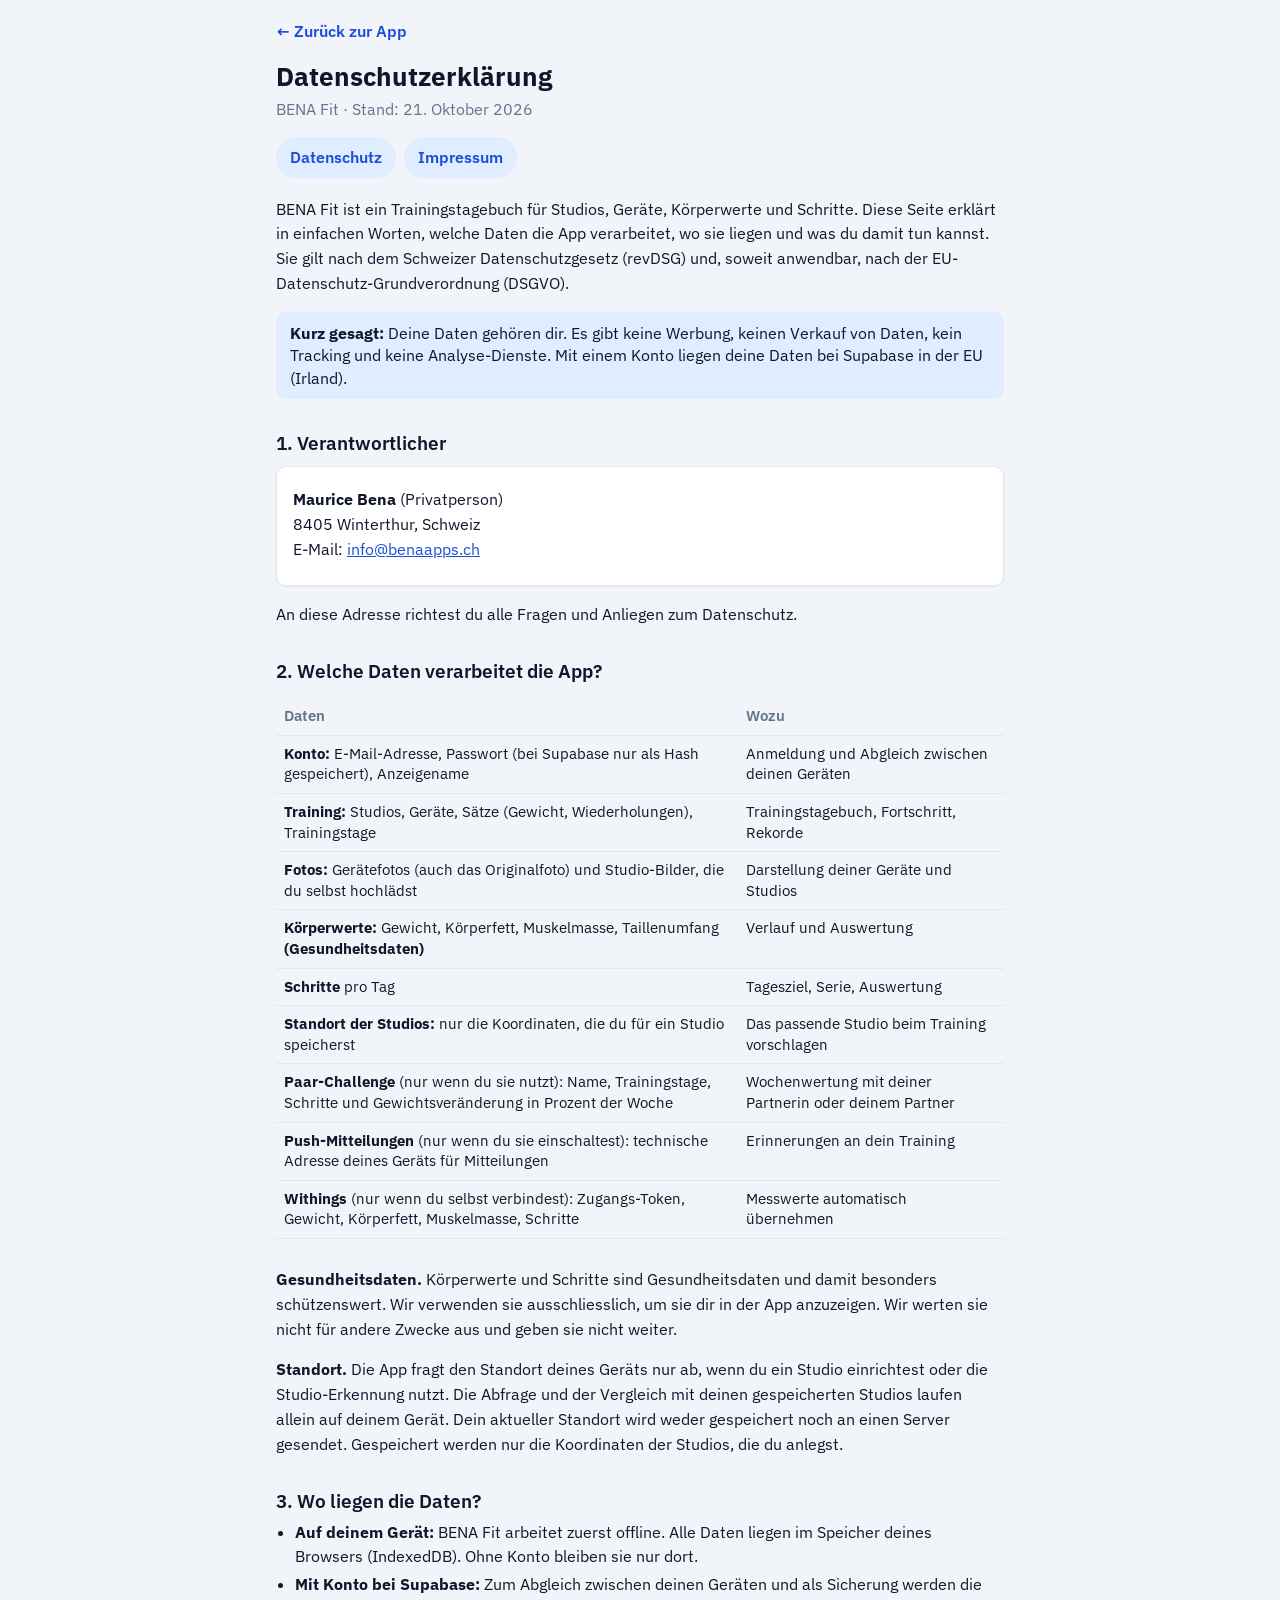
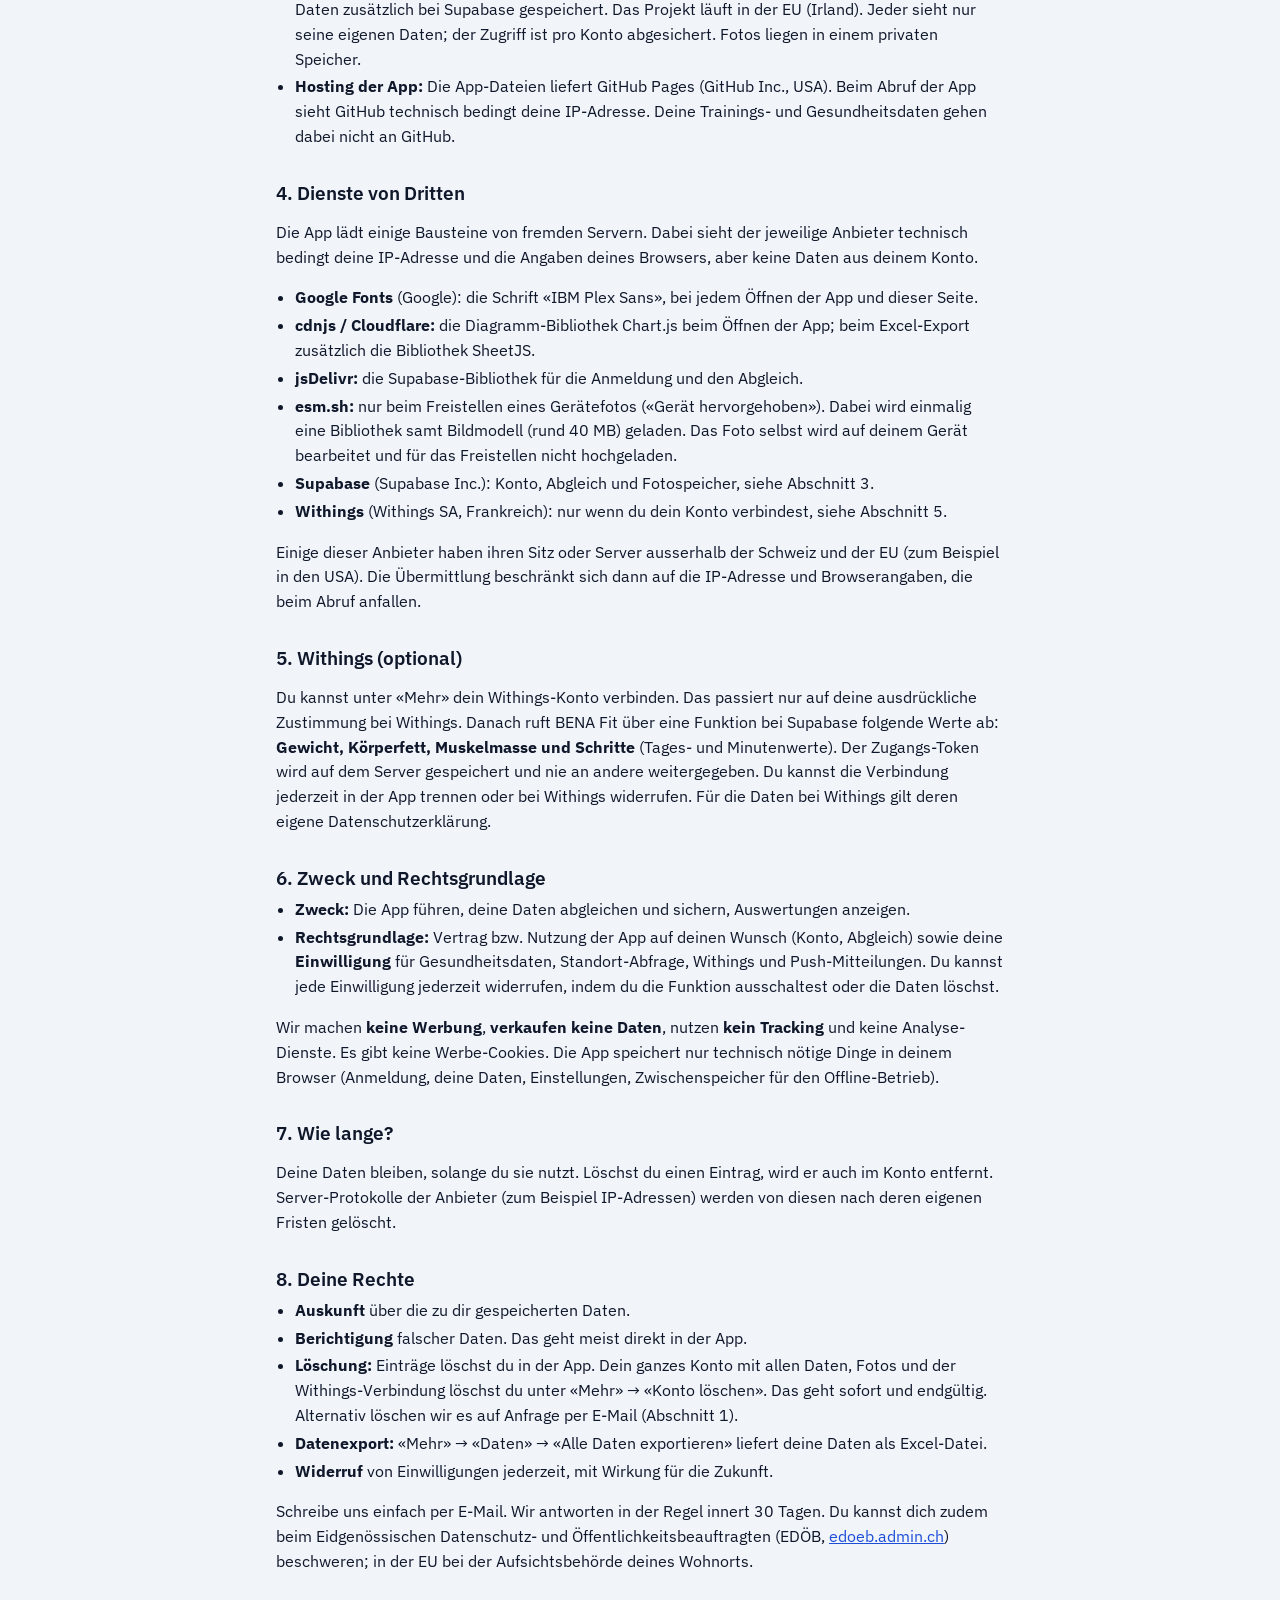
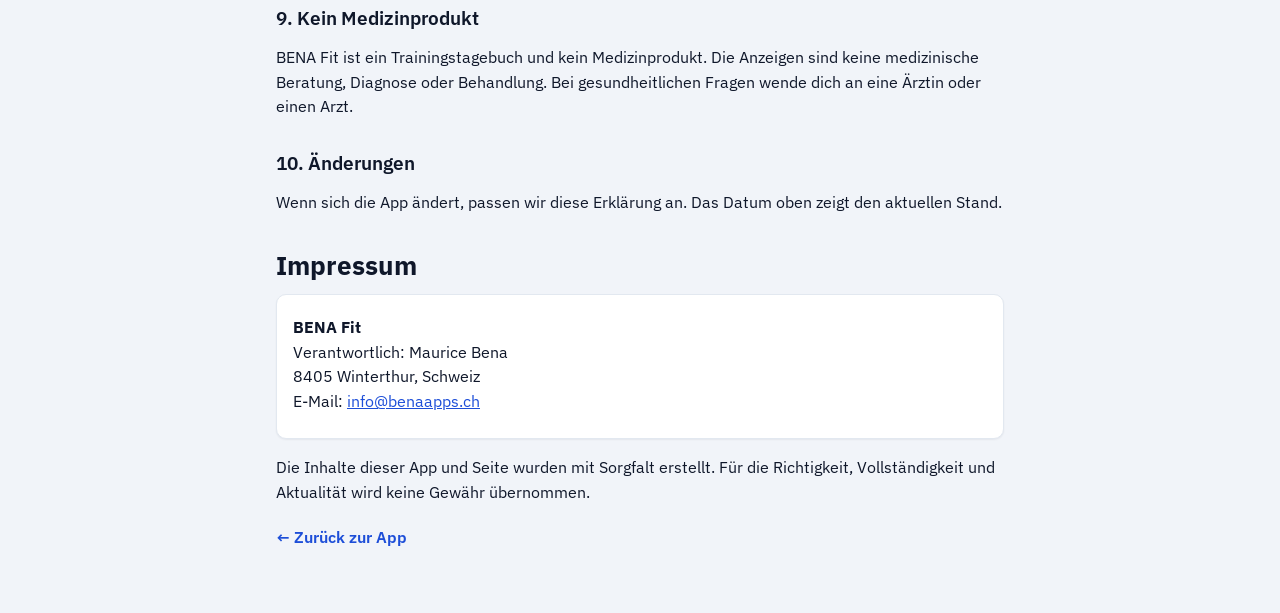
==== commit e9e28ebe: "Datenschutz: Angaben wie Roundabout Hunter (Winterthur, info@benaapps.ch), Konto löschen erwähnt, Li" ====
--- a/datenschutz.html
+++ b/datenschutz.html
@@ -49,9 +49,9 @@
 
     <h2>1. Verantwortlicher</h2>
     <div class="box">
-      <p><b>Maurice Bena</b><br>
-      <span class="ph">[ADRESSE]</span><br>
-      E-Mail: <span class="ph">[E-MAIL]</span></p>
+      <p><b>Maurice Bena</b> (Privatperson)<br>
+      8405 Winterthur, Schweiz<br>
+      E-Mail: <a href="mailto:info@benaapps.ch">info@benaapps.ch</a></p>
     </div>
     <p>An diese Adresse richtest du alle Fragen und Anliegen zum Datenschutz.</p>
 
@@ -111,7 +111,7 @@
     <ul>
       <li><b>Auskunft</b> über die zu dir gespeicherten Daten.</li>
       <li><b>Berichtigung</b> falscher Daten. Das geht meist direkt in der App.</li>
-      <li><b>Löschung:</b> Einträge löschst du in der App. Dein ganzes Konto mit allen Daten löschen wir auf Anfrage per E-Mail an den Verantwortlichen (Abschnitt 1). Eine Funktion «Konto löschen» in der App folgt.</li>
+      <li><b>Löschung:</b> Einträge löschst du in der App. Dein ganzes Konto mit allen Daten, Fotos und der Withings-Verbindung löschst du unter «Mehr» → «Konto löschen». Das geht sofort und endgültig. Alternativ löschen wir es auf Anfrage per E-Mail (Abschnitt 1).</li>
       <li><b>Datenexport:</b> «Mehr» → «Daten» → «Alle Daten exportieren» liefert deine Daten als Excel-Datei.</li>
       <li><b>Widerruf</b> von Einwilligungen jederzeit, mit Wirkung für die Zukunft.</li>
     </ul>
@@ -129,8 +129,8 @@
     <div class="box">
       <p><b>BENA Fit</b><br>
       Verantwortlich: Maurice Bena<br>
-      <span class="ph">[ADRESSE]</span><br>
-      E-Mail: <span class="ph">[E-MAIL]</span></p>
+      8405 Winterthur, Schweiz<br>
+      E-Mail: <a href="mailto:info@benaapps.ch">info@benaapps.ch</a></p>
     </div>
     <p>Die Inhalte dieser App und Seite wurden mit Sorgfalt erstellt. Für die Richtigkeit, Vollständigkeit und Aktualität wird keine Gewähr übernommen.</p>
   </section>
--- a/styles.css
+++ b/styles.css
@@ -62,6 +62,7 @@
 }
 .topbar.scrolled { border-bottom-color: var(--line); }
 .topbar .title { flex: 1; min-width: 0; overflow: hidden; text-overflow: ellipsis; white-space: nowrap; font-weight: 700; font-size: 1.2rem; }
+.topbar .title.quote { white-space: normal; font-size: 1.02rem; font-weight: 600; line-height: 1.3; font-style: italic; }
 .view { padding: 4px 16px calc(var(--nav-h) + 28px + env(safe-area-inset-bottom)); max-width: 1100px; margin: 0 auto; }
 
 .nav {
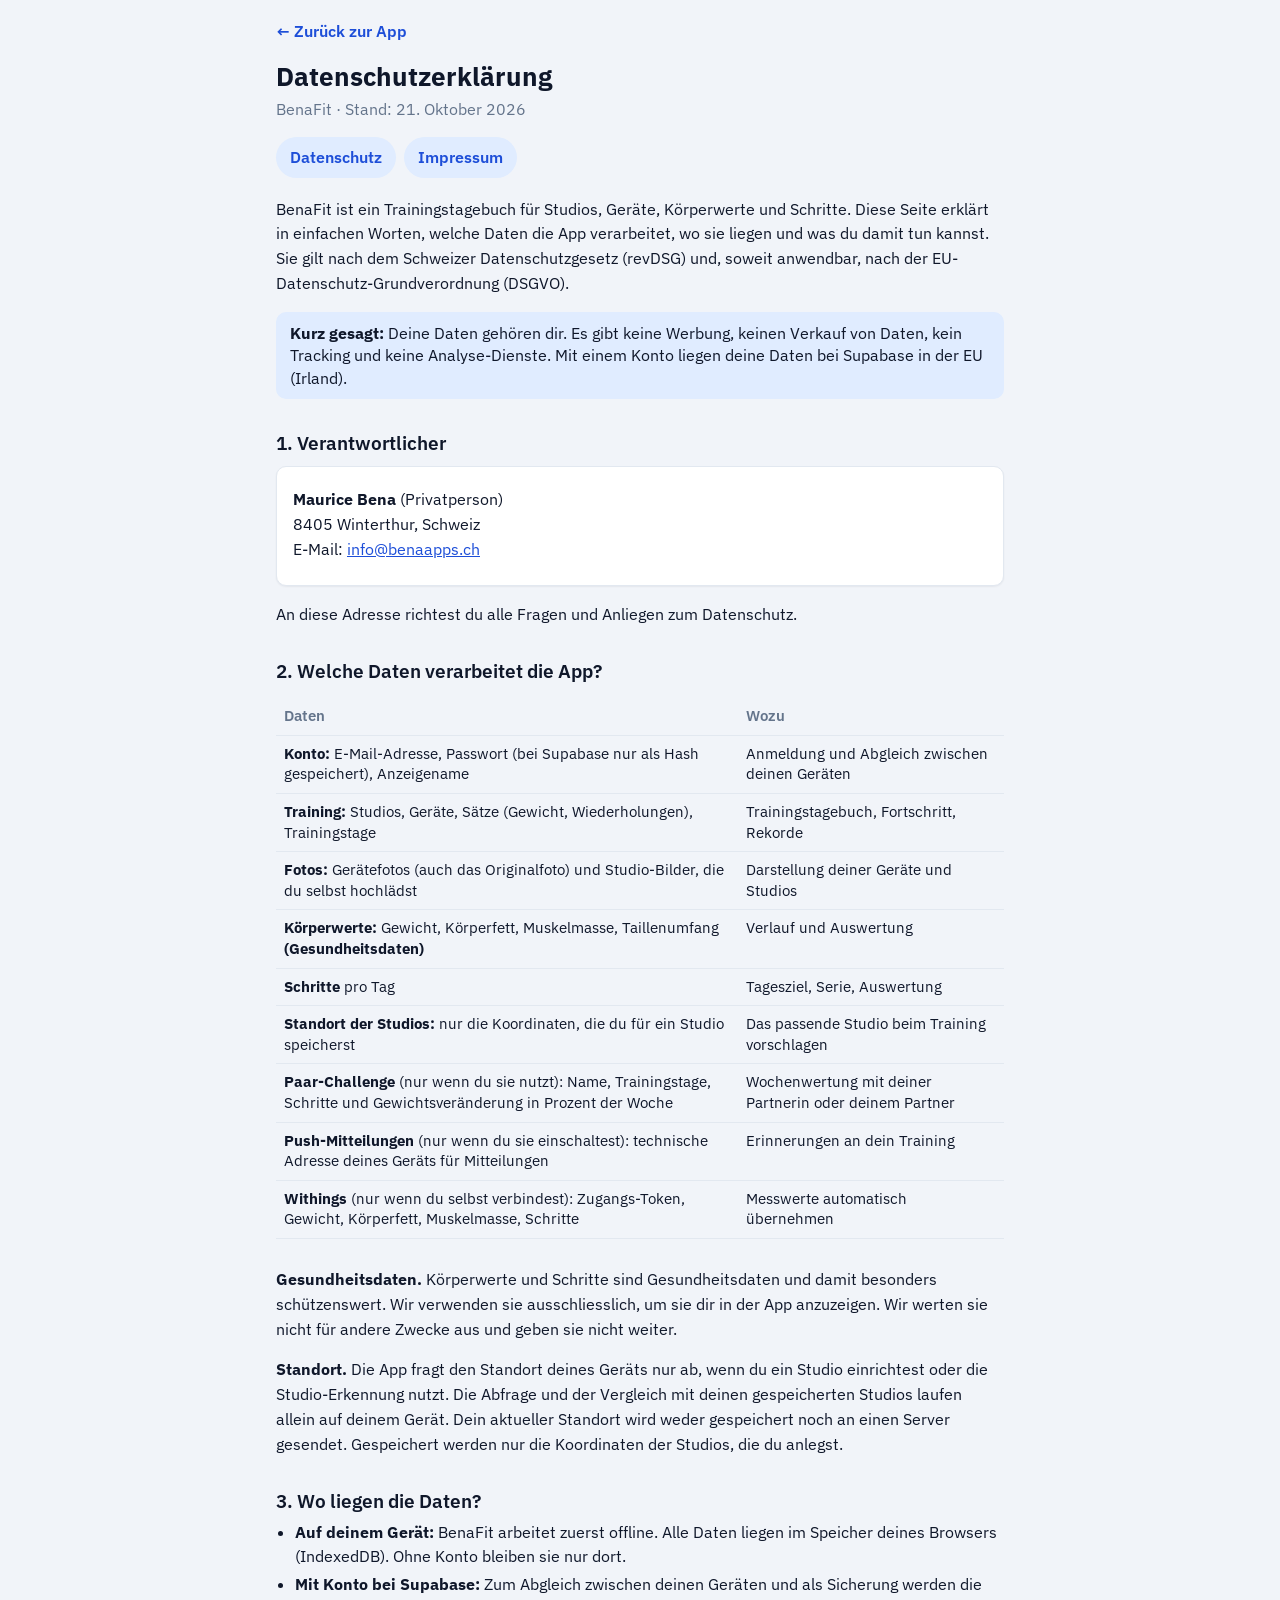
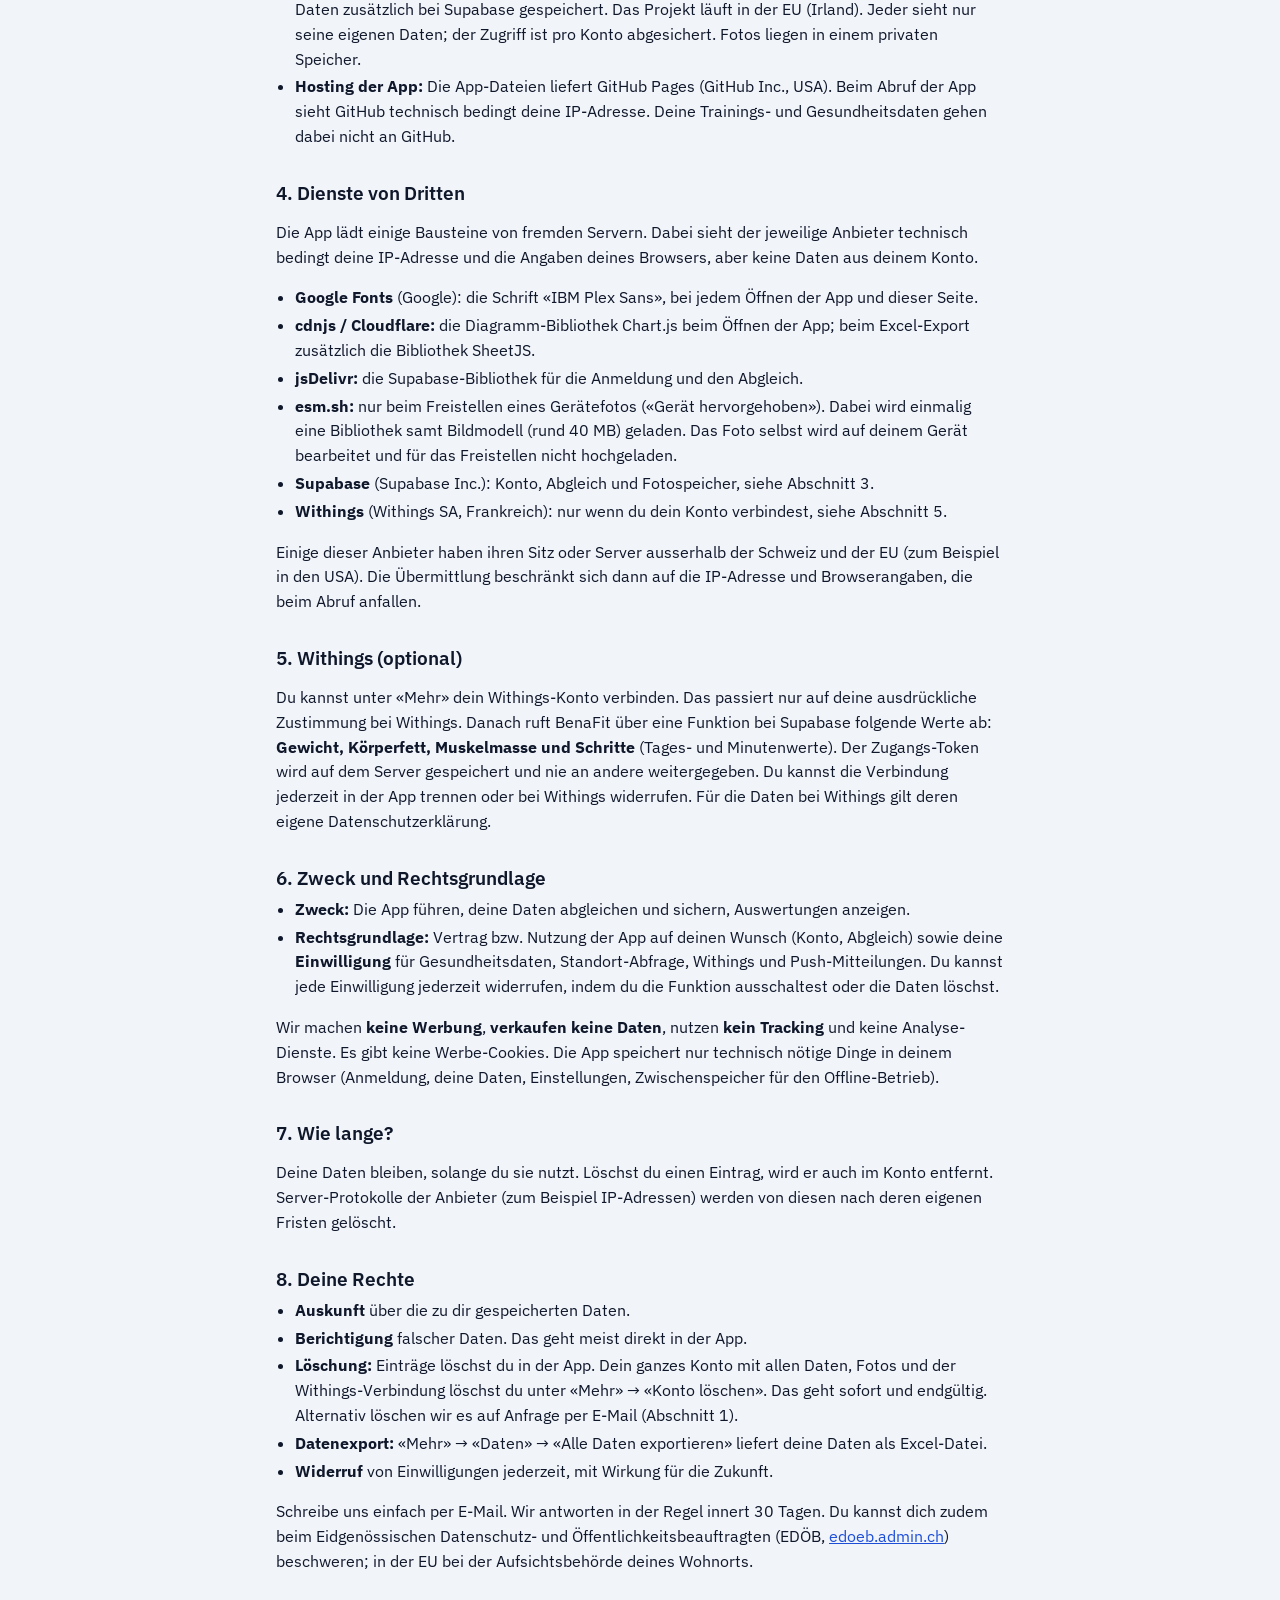
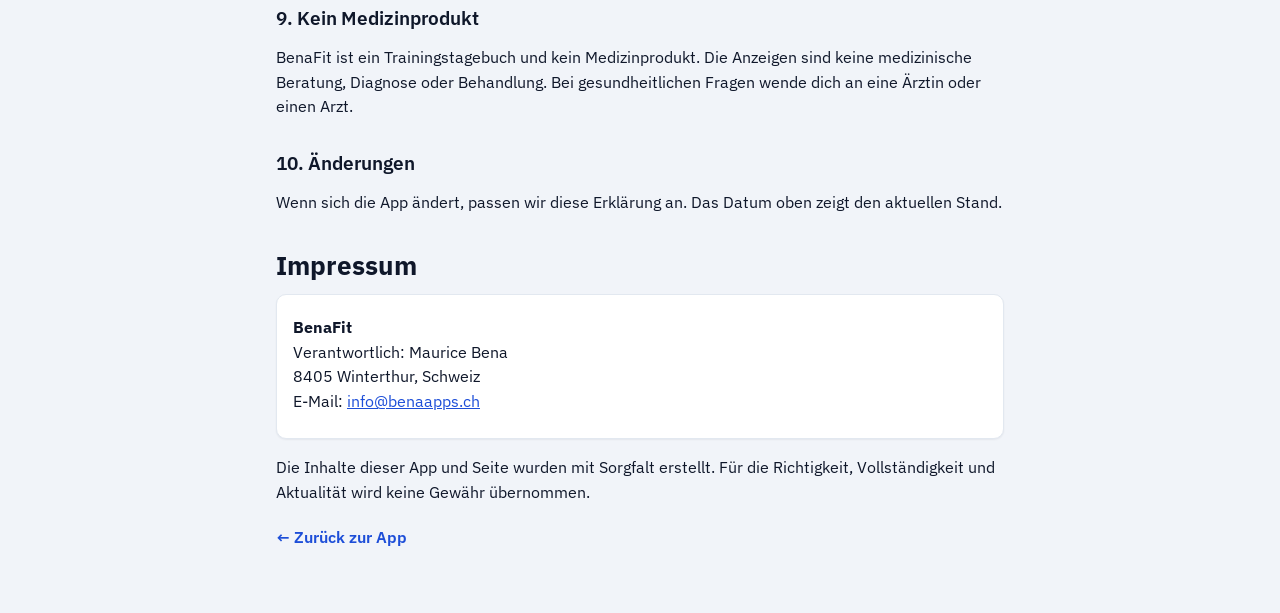
==== commit 127db2ed: "Name: BenaFit statt BENA Fit (App, Manifest, Texte, Datenschutz) Co-Authored-By: Claude Opus 5.5 <no" ====
--- a/datenschutz.html
+++ b/datenschutz.html
@@ -4,8 +4,8 @@
   <meta charset="utf-8">
   <meta name="viewport" content="width=device-width, initial-scale=1, viewport-fit=cover">
   <meta name="theme-color" content="#0f172a">
-  <meta name="description" content="Datenschutzerklärung und Impressum der Fitness-App BENA Fit">
-  <title>Datenschutz und Impressum – BENA Fit</title>
+  <meta name="description" content="Datenschutzerklärung und Impressum der Fitness-App BenaFit">
+  <title>Datenschutz und Impressum – BenaFit</title>
   <link rel="icon" href="icons/favicon.png">
   <link rel="stylesheet" href="https://fonts.googleapis.com/css2?family=IBM+Plex+Sans:wght@400;500;600;700&display=swap">
   <link rel="stylesheet" href="styles.css">
@@ -36,14 +36,14 @@
   <a class="back" href="./">← Zurück zur App</a>
 
   <h1>Datenschutzerklärung</h1>
-  <p class="stand">BENA Fit · Stand: 21. Oktober 2026</p>
+  <p class="stand">BenaFit · Stand: 21. Oktober 2026</p>
   <ul class="toc">
     <li><a href="#datenschutz">Datenschutz</a></li>
     <li><a href="#impressum">Impressum</a></li>
   </ul>
 
   <section id="datenschutz">
-    <p>BENA Fit ist ein Trainingstagebuch für Studios, Geräte, Körperwerte und Schritte. Diese Seite erklärt in einfachen Worten, welche Daten die App verarbeitet, wo sie liegen und was du damit tun kannst. Sie gilt nach dem Schweizer Datenschutzgesetz (revDSG) und, soweit anwendbar, nach der EU-Datenschutz-Grundverordnung (DSGVO).</p>
+    <p>BenaFit ist ein Trainingstagebuch für Studios, Geräte, Körperwerte und Schritte. Diese Seite erklärt in einfachen Worten, welche Daten die App verarbeitet, wo sie liegen und was du damit tun kannst. Sie gilt nach dem Schweizer Datenschutzgesetz (revDSG) und, soweit anwendbar, nach der EU-Datenschutz-Grundverordnung (DSGVO).</p>
 
     <div class="note"><b>Kurz gesagt:</b> Deine Daten gehören dir. Es gibt keine Werbung, keinen Verkauf von Daten, kein Tracking und keine Analyse-Dienste. Mit einem Konto liegen deine Daten bei Supabase in der EU (Irland).</div>
 
@@ -77,7 +77,7 @@
 
     <h2>3. Wo liegen die Daten?</h2>
     <ul>
-      <li><b>Auf deinem Gerät:</b> BENA Fit arbeitet zuerst offline. Alle Daten liegen im Speicher deines Browsers (IndexedDB). Ohne Konto bleiben sie nur dort.</li>
+      <li><b>Auf deinem Gerät:</b> BenaFit arbeitet zuerst offline. Alle Daten liegen im Speicher deines Browsers (IndexedDB). Ohne Konto bleiben sie nur dort.</li>
       <li><b>Mit Konto bei Supabase:</b> Zum Abgleich zwischen deinen Geräten und als Sicherung werden die Daten zusätzlich bei Supabase gespeichert. Das Projekt läuft in der EU (Irland). Jeder sieht nur seine eigenen Daten; der Zugriff ist pro Konto abgesichert. Fotos liegen in einem privaten Speicher.</li>
       <li><b>Hosting der App:</b> Die App-Dateien liefert GitHub Pages (GitHub Inc., USA). Beim Abruf der App sieht GitHub technisch bedingt deine IP-Adresse. Deine Trainings- und Gesundheitsdaten gehen dabei nicht an GitHub.</li>
     </ul>
@@ -95,7 +95,7 @@
     <p>Einige dieser Anbieter haben ihren Sitz oder Server ausserhalb der Schweiz und der EU (zum Beispiel in den USA). Die Übermittlung beschränkt sich dann auf die IP-Adresse und Browserangaben, die beim Abruf anfallen.</p>
 
     <h2>5. Withings (optional)</h2>
-    <p>Du kannst unter «Mehr» dein Withings-Konto verbinden. Das passiert nur auf deine ausdrückliche Zustimmung bei Withings. Danach ruft BENA Fit über eine Funktion bei Supabase folgende Werte ab: <b>Gewicht, Körperfett, Muskelmasse und Schritte</b> (Tages- und Minutenwerte). Der Zugangs-Token wird auf dem Server gespeichert und nie an andere weitergegeben. Du kannst die Verbindung jederzeit in der App trennen oder bei Withings widerrufen. Für die Daten bei Withings gilt deren eigene Datenschutzerklärung.</p>
+    <p>Du kannst unter «Mehr» dein Withings-Konto verbinden. Das passiert nur auf deine ausdrückliche Zustimmung bei Withings. Danach ruft BenaFit über eine Funktion bei Supabase folgende Werte ab: <b>Gewicht, Körperfett, Muskelmasse und Schritte</b> (Tages- und Minutenwerte). Der Zugangs-Token wird auf dem Server gespeichert und nie an andere weitergegeben. Du kannst die Verbindung jederzeit in der App trennen oder bei Withings widerrufen. Für die Daten bei Withings gilt deren eigene Datenschutzerklärung.</p>
 
     <h2>6. Zweck und Rechtsgrundlage</h2>
     <ul>
@@ -118,7 +118,7 @@
     <p>Schreibe uns einfach per E-Mail. Wir antworten in der Regel innert 30 Tagen. Du kannst dich zudem beim Eidgenössischen Datenschutz- und Öffentlichkeitsbeauftragten (EDÖB, <a href="https://www.edoeb.admin.ch" rel="noopener">edoeb.admin.ch</a>) beschweren; in der EU bei der Aufsichtsbehörde deines Wohnorts.</p>
 
     <h2>9. Kein Medizinprodukt</h2>
-    <p>BENA Fit ist ein Trainingstagebuch und kein Medizinprodukt. Die Anzeigen sind keine medizinische Beratung, Diagnose oder Behandlung. Bei gesundheitlichen Fragen wende dich an eine Ärztin oder einen Arzt.</p>
+    <p>BenaFit ist ein Trainingstagebuch und kein Medizinprodukt. Die Anzeigen sind keine medizinische Beratung, Diagnose oder Behandlung. Bei gesundheitlichen Fragen wende dich an eine Ärztin oder einen Arzt.</p>
 
     <h2>10. Änderungen</h2>
     <p>Wenn sich die App ändert, passen wir diese Erklärung an. Das Datum oben zeigt den aktuellen Stand.</p>
@@ -127,7 +127,7 @@
   <section id="impressum">
     <h1 style="margin-top:36px">Impressum</h1>
     <div class="box">
-      <p><b>BENA Fit</b><br>
+      <p><b>BenaFit</b><br>
       Verantwortlich: Maurice Bena<br>
       8405 Winterthur, Schweiz<br>
       E-Mail: <a href="mailto:info@benaapps.ch">info@benaapps.ch</a></p>
